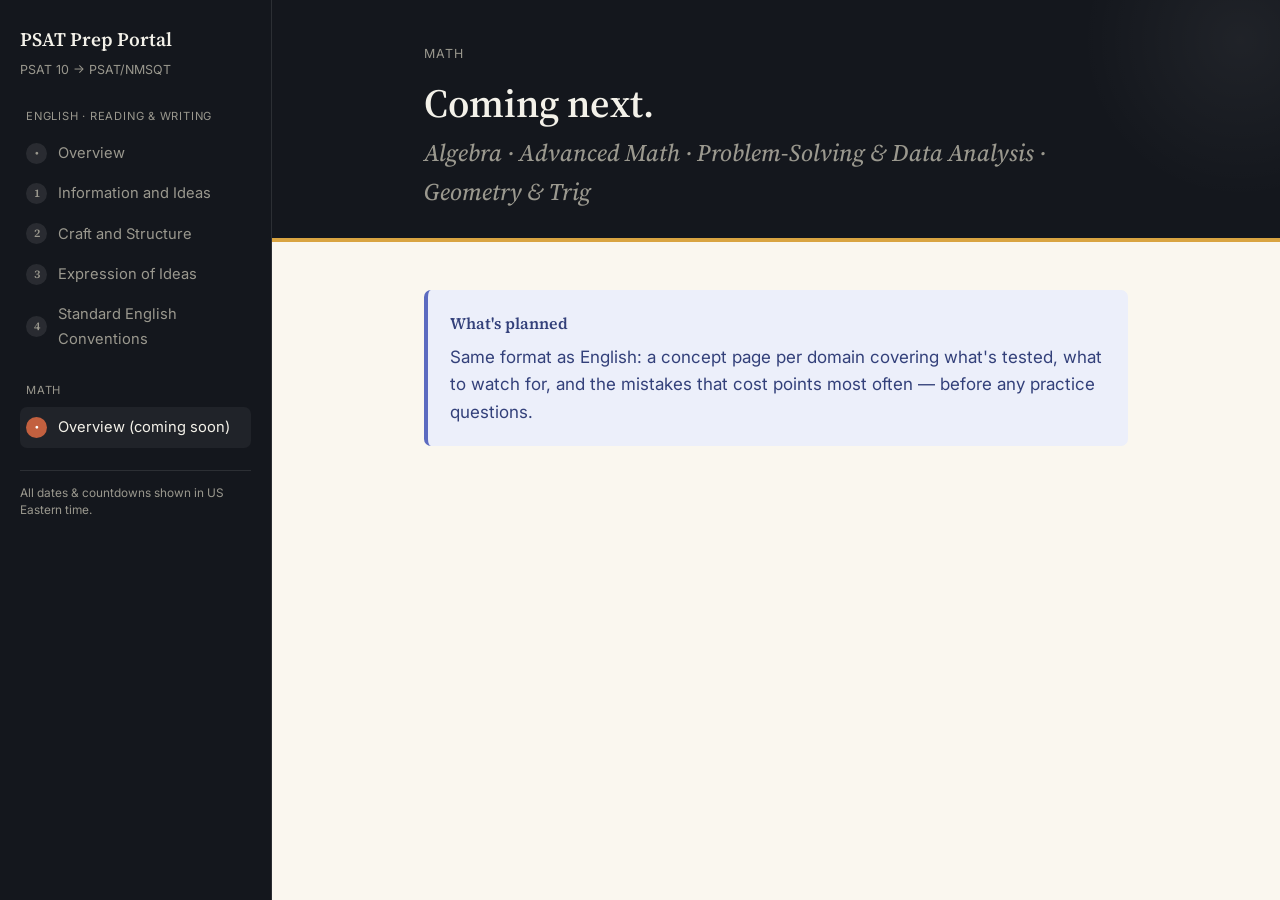
==== math/index.html @ 53768ea9 "Add files via upload" ====
<!DOCTYPE html>
<html lang="en">
<head>
<meta charset="UTF-8">
<meta name="viewport" content="width=device-width, initial-scale=1.0">
<title>Math &middot; PSAT Prep Portal</title>
<link rel="stylesheet" href="../css/style.css">
</head>
<body>

<header class="hero-dark">
  <div class="container">
    <div class="eyebrow">Math</div>
    <h1>Coming next.</h1>
    <div class="subtitle">Algebra &middot; Advanced Math &middot; Problem-Solving &amp; Data Analysis &middot; Geometry &amp; Trig</div>
  </div>
</header>
<div class="hero-divider"></div>

<main class="container">
  <section class="section">
    <div class="callout">
      <div class="callout-label">What's planned</div>
      <p>
        Same format as English: a concept page per domain covering what's
        tested, what to watch for, and the mistakes that cost points most
        often &mdash; before any practice questions.
      </p>
    </div>
  </section>
</main>

<script>window.PAGE = 'math'; window.SITE_ROOT = '../';</script>
<script src="../js/sidebar.js"></script>
</body>
</html>
---- css/style.css ----
/* ============================================================
   PSAT Prep Portal — Sidebar + Hero design
   ============================================================ */

@import url('https://fonts.googleapis.com/css2?family=Source+Serif+4:ital,opsz,wght@0,8..60,500;0,8..60,600;0,8..60,700;1,8..60,500;1,8..60,600&family=Inter:wght@400;500;600&display=swap');

:root{
  /* dark surfaces — sidebar + hero */
  --dark-bg:      #14171D;
  --dark-text:    #F3F1E9;
  --dark-text-dim:#9A988E;
  --dark-border:  rgba(255,255,255,0.10);

  /* light surfaces — page body */
  --bg:        #FAF7EF;
  --surface:   #FFFFFF;
  --surface-2: #F2EFE5;
  --border:    #E6E2D6;
  --border-strong: #D5D1C2;

  --text:      #24221D;
  --text-dim:  #6A6860;
  --text-faint:#9B988D;

  --accent:    #C2603F;     /* clay — primary accent, links, watch-for */
  --accent-strong: #A84F31;
  --gold:      #D9A441;     /* thin divider under hero */

  --mistake:       #9B5A4C;
  --mistake-soft:  #F1DED9;

  --info-bg:     #ECEFFA;
  --info-border: #5C6BC0;
  --info-text:   #33407A;

  --font-display: 'Source Serif 4', Georgia, serif;
  --font-body: 'Inter', system-ui, -apple-system, sans-serif;

  --sidebar-w: 272px;
  --maxw: 760px;
  --radius: 10px;
  --radius-sm: 7px;
}

*{ box-sizing: border-box; }

body{
  margin: 0;
  background: var(--bg);
  color: var(--text);
  font-family: var(--font-body);
  font-size: 17px;
  line-height: 1.65;
  -webkit-font-smoothing: antialiased;
}

h1, h2, h3, h4{
  font-family: var(--font-display);
  font-weight: 600;
  line-height: 1.2;
  color: inherit;
  margin: 0;
}

a{ color: var(--accent); text-decoration: none; }
a:hover{ text-decoration: underline; }

:focus-visible{
  outline: 2px solid var(--accent);
  outline-offset: 3px;
  border-radius: 4px;
}

.container{
  max-width: var(--maxw);
  margin: 0 auto;
  padding: 0 28px;
}

/* ================= Sidebar ================= */
.sidebar{
  position: fixed;
  top: 0; left: 0; bottom: 0;
  width: var(--sidebar-w);
  background: var(--dark-bg);
  color: var(--dark-text);
  border-right: 1px solid var(--dark-border);
  overflow-y: auto;
  padding: 26px 20px 20px;
  z-index: 60;
}

.sidebar-overlay{
  display: none;
  position: fixed;
  inset: 0;
  background: rgba(0,0,0,0.4);
  z-index: 55;
}
.sidebar-overlay.show{ display: block; }

.brand-link{ display: block; margin-bottom: 26px; }
.brand-link:hover{ text-decoration: none; }
.brand-title{
  font-family: var(--font-display);
  font-size: 1.2rem;
  font-weight: 600;
  color: var(--dark-text);
  line-height: 1.25;
}
.brand-sub{
  font-size: 0.78rem;
  color: var(--dark-text-dim);
  margin-top: 6px;
  display: block;
}

.nav-group{ margin-bottom: 22px; }
.nav-group-label{
  font-size: 0.7rem;
  letter-spacing: 0.07em;
  text-transform: uppercase;
  color: var(--dark-text-dim);
  margin-bottom: 8px;
  display: block;
  padding: 0 6px;
}
.nav-item{
  display: flex;
  align-items: center;
  gap: 11px;
  padding: 8px 6px;
  border-radius: 7px;
  color: var(--dark-text-dim);
  font-size: 0.92rem;
  text-decoration: none;
}
.nav-item:hover{ background: rgba(255,255,255,0.06); color: var(--dark-text); text-decoration: none; }
.nav-item.active{ color: var(--dark-text); background: rgba(255,255,255,0.05); }
.nav-item.active .nav-num{ background: var(--accent); color: #fff; }
.nav-item.disabled{ opacity: 0.4; pointer-events: none; }

.nav-num{
  width: 21px; height: 21px;
  border-radius: 50%;
  background: rgba(255,255,255,0.09);
  color: var(--dark-text-dim);
  display: flex; align-items: center; justify-content: center;
  font-family: var(--font-display);
  font-weight: 600;
  font-size: 0.72rem;
  flex-shrink: 0;
}

.nav-foot{
  margin-top: 10px;
  padding-top: 14px;
  border-top: 1px solid var(--dark-border);
  font-size: 0.74rem;
  color: var(--dark-text-dim);
  line-height: 1.5;
}

.sidebar-toggle{
  display: none;
  position: fixed;
  top: 14px; left: 16px;
  z-index: 70;
  background: var(--dark-bg);
  color: var(--dark-text);
  border: 1px solid var(--dark-border);
  border-radius: 7px;
  padding: 8px 13px;
  font-family: var(--font-body);
  font-size: 0.85rem;
  cursor: pointer;
}

body.has-sidebar{ padding-left: var(--sidebar-w); }

@media (max-width: 880px){
  .sidebar{ transform: translateX(-100%); transition: transform .2s ease; }
  .sidebar.open{ transform: translateX(0); }
  .sidebar-toggle{ display: inline-flex; }
  body.has-sidebar{ padding-left: 0; padding-top: 54px; }
}

/* ================= Dark hero ================= */
.hero-dark{
  background: var(--dark-bg);
  color: var(--dark-text);
  position: relative;
  overflow: hidden;
  padding: 44px 0 26px;
}
.hero-dark::before{
  content: '';
  position: absolute;
  top: -120px; right: -120px;
  width: 320px; height: 320px;
  border-radius: 50%;
  background: radial-gradient(circle, rgba(255,255,255,0.05), transparent 70%);
}
.hero-dark .container{ position: relative; }

.hero-dark .eyebrow{
  font-size: 0.78rem;
  letter-spacing: 0.08em;
  text-transform: uppercase;
  color: var(--dark-text-dim);
  margin-bottom: 14px;
}
.hero-dark h1{
  font-size: clamp(1.7rem, 3.6vw, 2.5rem);
  color: var(--dark-text);
}
.hero-dark .subtitle{
  font-family: var(--font-display);
  font-style: italic;
  font-weight: 500;
  font-size: clamp(1.15rem, 2.2vw, 1.5rem);
  color: var(--dark-text-dim);
  margin-top: 6px;
}
.hero-dark p.lede{
  color: var(--dark-text-dim);
  font-size: 1.05rem;
  max-width: 56ch;
  margin-top: 14px;
  font-family: var(--font-body);
}

.stat-row{
  display: flex;
  flex-wrap: wrap;
  gap: 36px;
  margin-top: 26px;
  padding-top: 18px;
  border-top: 1px solid var(--dark-border);
}
.stat{ display: flex; flex-direction: column; gap: 4px; }
.stat .stat-label{ font-size: 0.78rem; color: var(--dark-text-dim); }
.stat .stat-value{
  font-family: var(--font-display);
  font-weight: 600;
  font-size: 1.15rem;
  color: var(--dark-text);
}

.hero-divider{ height: 4px; background: var(--gold); }

/* ================= Body content ================= */
.section{ padding: 40px 0; }
.section.tight{ padding: 28px 0 0; }

.callout{
  background: var(--info-bg);
  border-left: 4px solid var(--info-border);
  border-radius: var(--radius-sm);
  padding: 20px 22px;
  margin: 8px 0 8px;
  color: var(--info-text);
}
.callout .callout-label{
  font-family: var(--font-display);
  font-weight: 600;
  font-size: 1rem;
  margin-bottom: 8px;
  color: var(--info-text);
}
.callout p{ margin: 0; line-height: 1.6; }

.section-head{
  display: flex;
  align-items: baseline;
  gap: 12px;
  margin: 8px 0 16px;
}
.section-head h2{ font-size: 1.3rem; }
.pill{
  background: var(--surface-2);
  border-radius: 999px;
  padding: 5px 13px;
  font-size: 0.78rem;
  color: var(--text-dim);
  margin-left: auto;
  white-space: nowrap;
}

.lesson-list{
  display: flex;
  flex-direction: column;
  gap: 9px;
  margin: 0 0 12px;
}
.lesson-item{
  display: flex;
  align-items: center;
  gap: 14px;
  padding: 13px 16px;
  border: 1px solid var(--border);
  border-radius: var(--radius);
  background: var(--surface);
  color: var(--text);
}
.lesson-item:hover{ border-color: var(--border-strong); text-decoration: none; }
.lesson-num{
  width: 26px; height: 26px;
  border-radius: 50%;
  background: var(--accent);
  color: #fff;
  display: flex; align-items: center; justify-content: center;
  font-family: var(--font-display);
  font-weight: 600;
  font-size: 0.85rem;
  flex-shrink: 0;
}
.lesson-item .lesson-title{ font-weight: 600; }
.lesson-item .lesson-meta{ color: var(--text-faint); font-size: 0.85rem; margin-left: auto; }

/* ---- Cards / Grid (home page section links) ---- */
.grid{
  display: grid;
  gap: 16px;
  grid-template-columns: repeat(auto-fit, minmax(230px, 1fr));
  margin: 8px 0 28px;
}
.card{
  background: var(--surface);
  border: 1px solid var(--border);
  border-radius: var(--radius);
  padding: 22px;
  display: block;
  color: var(--text);
}
.card:hover{ border-color: var(--border-strong); text-decoration: none; }
.card .tag{
  font-size: 0.75rem;
  font-weight: 600;
  letter-spacing: 0.04em;
  text-transform: uppercase;
  color: var(--accent);
  display: block;
  margin-bottom: 10px;
}
.card h3{ font-size: 1.15rem; margin-bottom: 6px; }
.card p{ color: var(--text-dim); font-size: 0.95rem; margin: 0; }
.card.disabled{ opacity: 0.55; }
.card .status{ display: inline-block; margin-top: 14px; font-size: 0.78rem; color: var(--text-faint); }

/* ---- Skill detail blocks ---- */
.skill-block{
  padding: 40px 0;
  border-bottom: 1px solid var(--border);
}
.skill-block:last-of-type{ border-bottom: none; }

.skill-main .skill-num{ color: var(--text-faint); font-size: 0.85rem; margin-bottom: 6px; display: block; }
.skill-main h2{ font-size: 1.4rem; margin-bottom: 16px; }
.skill-main p{ margin: 0 0 16px; }
.skill-main p:last-child{ margin-bottom: 0; }
.skill-main strong{ color: var(--text); }

.skill-rail{
  display: grid;
  grid-template-columns: repeat(auto-fit, minmax(240px, 1fr));
  gap: 14px;
  margin-top: 22px;
}
.note-card{
  background: var(--surface-2);
  border-radius: var(--radius-sm);
  padding: 16px 18px;
  font-size: 0.95rem;
}
.note-card .label{ font-size: 0.8rem; font-weight: 600; margin-bottom: 8px; }
.note-card ul{ margin: 0; padding-left: 1.1em; }
.note-card li{ margin-bottom: 7px; }
.note-card li:last-child{ margin-bottom: 0; }
.note-card.focus .label{ color: var(--accent); }
.note-card.mistake{ background: var(--mistake-soft); }
.note-card.mistake .label{ color: var(--mistake); }

.note-inline{ font-size: 0.85rem; color: var(--text-faint); margin-top: 8px; }

@media (prefers-reduced-motion: reduce){ *{ transition: none !important; } }
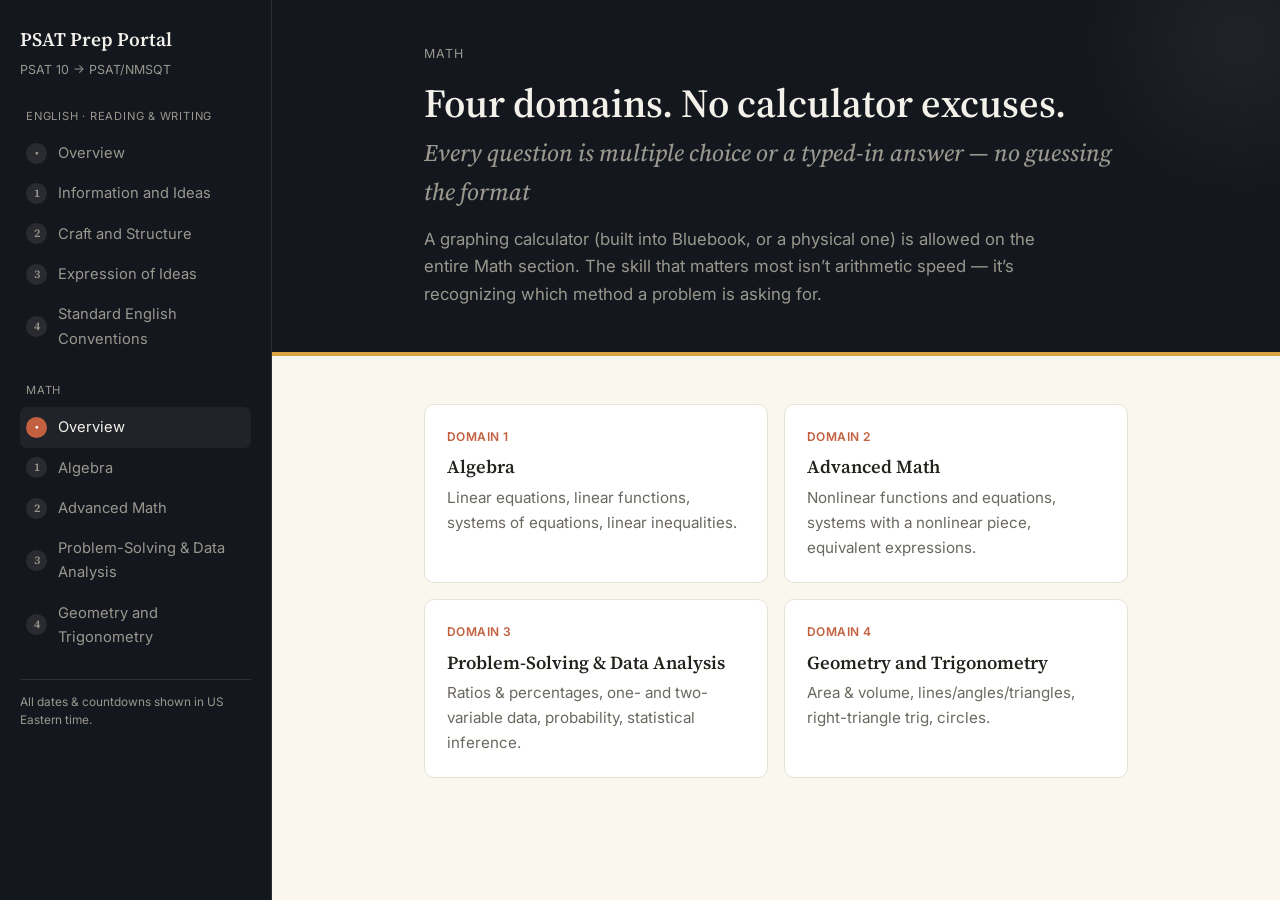
==== commit 0b51b917: "Add files via upload" ====
--- a/math/index.html
+++ b/math/index.html
@@ -3,7 +3,7 @@
 <head>
 <meta charset="UTF-8">
 <meta name="viewport" content="width=device-width, initial-scale=1.0">
-<title>Math &middot; PSAT Prep Portal</title>
+<title>Math Overview &middot; PSAT Prep Portal</title>
 <link rel="stylesheet" href="../css/style.css">
 </head>
 <body>
@@ -11,26 +11,41 @@
 <header class="hero-dark">
   <div class="container">
     <div class="eyebrow">Math</div>
-    <h1>Coming next.</h1>
-    <div class="subtitle">Algebra &middot; Advanced Math &middot; Problem-Solving &amp; Data Analysis &middot; Geometry &amp; Trig</div>
+    <h1>Four domains. No calculator excuses.</h1>
+    <div class="subtitle">Every question is multiple choice or a typed-in answer &mdash; no guessing the format</div>
+    <p class="lede">A graphing calculator (built into Bluebook, or a physical one) is allowed on the entire Math section. The skill that matters most isn&rsquo;t arithmetic speed &mdash; it&rsquo;s recognizing which method a problem is asking for.</p>
   </div>
 </header>
 <div class="hero-divider"></div>
 
 <main class="container">
   <section class="section">
-    <div class="callout">
-      <div class="callout-label">What's planned</div>
-      <p>
-        Same format as English: a concept page per domain covering what's
-        tested, what to watch for, and the mistakes that cost points most
-        often &mdash; before any practice questions.
-      </p>
+    <div class="grid">
+      <a class="card" href="algebra.html">
+        <span class="tag">Domain 1</span>
+        <h3>Algebra</h3>
+        <p>Linear equations, linear functions, systems of equations, linear inequalities.</p>
+      </a>
+      <a class="card" href="advanced-math.html">
+        <span class="tag">Domain 2</span>
+        <h3>Advanced Math</h3>
+        <p>Nonlinear functions and equations, systems with a nonlinear piece, equivalent expressions.</p>
+      </a>
+      <a class="card" href="problem-solving-data-analysis.html">
+        <span class="tag">Domain 3</span>
+        <h3>Problem-Solving &amp; Data Analysis</h3>
+        <p>Ratios &amp; percentages, one- and two-variable data, probability, statistical inference.</p>
+      </a>
+      <a class="card" href="geometry-trigonometry.html">
+        <span class="tag">Domain 4</span>
+        <h3>Geometry and Trigonometry</h3>
+        <p>Area &amp; volume, lines/angles/triangles, right-triangle trig, circles.</p>
+      </a>
     </div>
   </section>
 </main>
 
-<script>window.PAGE = 'math'; window.SITE_ROOT = '../';</script>
+<script>window.PAGE = 'math-overview'; window.SITE_ROOT = '../';</script>
 <script src="../js/sidebar.js"></script>
 </body>
 </html>
--- a/css/style.css
+++ b/css/style.css
@@ -28,6 +28,9 @@
 
   --mistake:       #9B5A4C;
   --mistake-soft:  #F1DED9;
+
+  --success:       #3F8F5C;
+  --success-soft:  #E7F1E9;
 
   --info-bg:     #ECEFFA;
   --info-border: #5C6BC0;
@@ -383,4 +386,113 @@
 
 .note-inline{ font-size: 0.85rem; color: var(--text-faint); margin-top: 8px; }
 
+/* ---------------- Practice questions ---------------- */
+.quiz-score-bar{
+  display: flex;
+  align-items: center;
+  justify-content: space-between;
+  gap: 12px;
+  background: var(--surface-2);
+  border-radius: var(--radius);
+  padding: 14px 18px;
+  margin-bottom: 18px;
+  font-size: 0.95rem;
+  flex-wrap: wrap;
+}
+.quiz-score-bar .score-value{
+  font-family: var(--font-display);
+  font-weight: 600;
+  color: var(--accent);
+}
+.quiz-reset-btn{
+  background: none;
+  border: 1px solid var(--border-strong);
+  border-radius: 999px;
+  padding: 6px 14px;
+  font-size: 0.8rem;
+  color: var(--text-dim);
+  cursor: pointer;
+  font-family: var(--font-body);
+}
+.quiz-reset-btn:hover{ border-color: var(--accent); color: var(--accent); }
+
+.q-card{
+  border: 1px solid var(--border);
+  border-radius: var(--radius);
+  padding: 22px;
+  margin-bottom: 16px;
+  background: var(--surface);
+}
+.q-card .q-meta{
+  font-size: 0.75rem;
+  color: var(--text-faint);
+  margin-bottom: 10px;
+  text-transform: uppercase;
+  letter-spacing: 0.04em;
+}
+.q-card .q-passage{
+  font-style: italic;
+  color: var(--text-dim);
+  margin-bottom: 14px;
+  line-height: 1.6;
+  white-space: pre-line;
+}
+.q-passage table{
+  width: 100%;
+  border-collapse: collapse;
+  margin-top: 10px;
+  font-style: normal;
+  font-family: var(--font-body);
+}
+.q-passage th, .q-passage td{
+  border: 1px solid var(--border-strong);
+  padding: 6px 10px;
+  text-align: center;
+  font-size: 0.88rem;
+  color: var(--text);
+}
+.q-passage th{ background: var(--surface-2); font-weight: 600; }
+.q-card .q-prompt{ font-weight: 600; margin-bottom: 14px; white-space: pre-line; }
+
+.q-choices{ display: flex; flex-direction: column; gap: 8px; }
+.q-choice{
+  display: flex;
+  gap: 10px;
+  align-items: flex-start;
+  width: 100%;
+  padding: 11px 14px;
+  border: 1px solid var(--border);
+  border-radius: 8px;
+  cursor: pointer;
+  background: var(--surface);
+  text-align: left;
+  font-family: var(--font-body);
+  font-size: 0.95rem;
+  color: var(--text);
+}
+.q-choice:hover:not([disabled]){ border-color: var(--border-strong); }
+.q-choice .choice-letter{
+  font-family: var(--font-display);
+  font-weight: 600;
+  color: var(--text-faint);
+  flex-shrink: 0;
+}
+.q-choice.correct{ border-color: var(--success); background: var(--success-soft); }
+.q-choice.incorrect{ border-color: var(--mistake); background: var(--mistake-soft); }
+.q-choice[disabled]{ cursor: default; }
+
+.q-explain{
+  margin-top: 14px;
+  padding: 14px 16px;
+  border-radius: 8px;
+  background: var(--surface-2);
+  font-size: 0.92rem;
+  line-height: 1.55;
+  display: none;
+}
+.q-explain.show{ display: block; }
+.q-explain .explain-label{ font-family: var(--font-display); font-weight: 600; margin-bottom: 6px; }
+.q-explain.correct-explain .explain-label{ color: var(--success); }
+.q-explain.incorrect-explain .explain-label{ color: var(--mistake); }
+
 @media (prefers-reduced-motion: reduce){ *{ transition: none !important; } }
